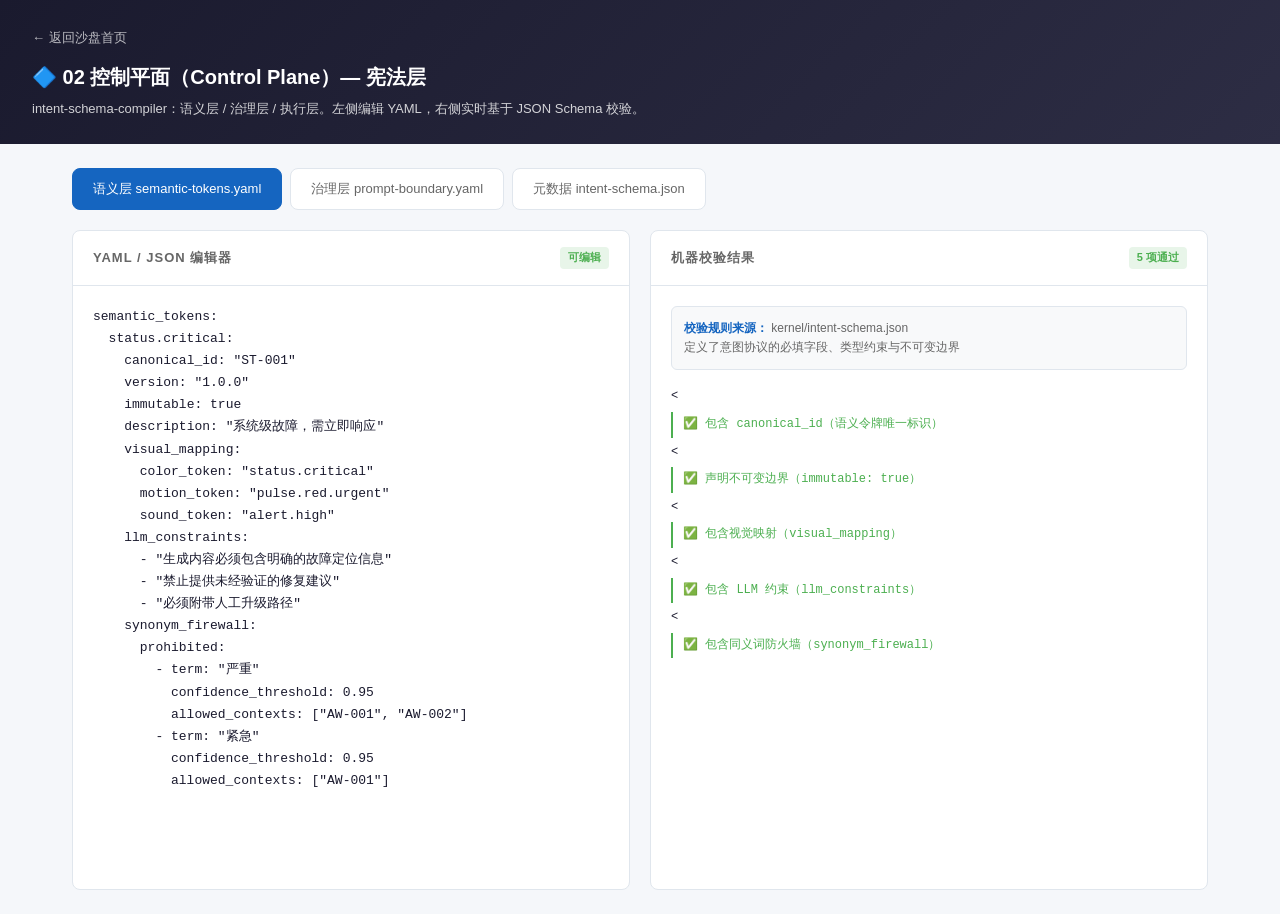
==== demos/02-control-plane/index.html @ 958b328e "sandbox(02): 添加控制平面 YAML 协议编辑器 DEMO" ====
<!DOCTYPE html>
<html lang="zh-CN">
<head>
    <meta charset="UTF-8">
    <meta name="viewport" content="width=device-width, initial-scale=1.0">
    <title>02 控制平面 — 宪法层 | Schema-As-Code 沙盘</title>
    <style>
        :root {
            --cp-blue: #1565c0;
            --cp-bg: #e3f2fd;
            --success: #4caf50;
            --error: #d32f2f;
            --warn: #ff9800;
            --bg: #f5f7fa;
            --card: #ffffff;
            --border: #e0e6ed;
            --text: #1a1a2e;
            --text-secondary: #666;
            --radius: 8px;
        }
        * { margin: 0; padding: 0; box-sizing: border-box; }
        body {
            font-family: -apple-system, BlinkMacSystemFont, "Segoe UI", Roboto, sans-serif;
            background: var(--bg);
            color: var(--text);
            line-height: 1.6;
        }
        .header {
            background: linear-gradient(135deg, #1a1a2e 0%, #2d2d44 100%);
            color: white;
            padding: 24px 32px;
        }
        .header a.back {
            color: rgba(255,255,255,0.7);
            text-decoration: none;
            font-size: 13px;
            display: inline-block;
            margin-bottom: 12px;
        }
        .header a.back:hover { color: white; }
        .header h1 { font-size: 20px; margin-bottom: 6px; }
        .header p { font-size: 13px; opacity: 0.8; }
        .container {
            max-width: 1200px;
            margin: 0 auto;
            padding: 24px 32px;
        }
        .tabs {
            display: flex;
            gap: 8px;
            margin-bottom: 20px;
        }
        .tab {
            padding: 10px 20px;
            font-size: 13px;
            border: 1px solid var(--border);
            border-radius: var(--radius);
            cursor: pointer;
            background: white;
            color: var(--text-secondary);
            transition: all 0.2s;
        }
        .tab.active {
            background: var(--cp-blue);
            color: white;
            border-color: var(--cp-blue);
        }
        .tab:hover:not(.active) {
            background: var(--cp-bg);
            color: var(--cp-blue);
        }
        .editor-grid {
            display: grid;
            grid-template-columns: 1fr 1fr;
            gap: 20px;
            height: calc(100vh - 240px);
            min-height: 500px;
        }
        .panel {
            background: var(--card);
            border: 1px solid var(--border);
            border-radius: var(--radius);
            display: flex;
            flex-direction: column;
            overflow: hidden;
        }
        .panel-header {
            padding: 16px 20px;
            border-bottom: 1px solid var(--border);
            font-size: 13px;
            font-weight: 600;
            color: var(--text-secondary);
            text-transform: uppercase;
            letter-spacing: 1px;
            display: flex;
            justify-content: space-between;
            align-items: center;
        }
        .panel-header .status {
            font-size: 11px;
            padding: 2px 8px;
            border-radius: 4px;
            text-transform: none;
            letter-spacing: 0;
        }
        .status.ok { background: #e8f5e9; color: var(--success); }
        .status.err { background: #ffebee; color: var(--error); }
        .panel-body {
            flex: 1;
            padding: 20px;
            overflow: auto;
        }
        textarea {
            width: 100%;
            height: 100%;
            border: none;
            resize: none;
            font-family: "SF Mono", Monaco, "Cascadia Code", monospace;
            font-size: 13px;
            line-height: 1.7;
            outline: none;
            color: var(--text);
        }
        .validation-result {
            font-family: "SF Mono", Monaco, monospace;
            font-size: 12px;
            line-height: 1.8;
        }
        .validation-result .pass {
            color: var(--success);
            padding: 2px 0;
            border-left: 2px solid var(--success);
            padding-left: 10px;
            margin: 4px 0;
        }
        .validation-result .fail {
            color: var(--error);
            padding: 2px 0;
            border-left: 2px solid var(--error);
            padding-left: 10px;
            margin: 4px 0;
        }
        .validation-result .info {
            color: var(--text-secondary);
            padding: 2px 0;
            padding-left: 10px;
            margin: 4px 0;
        }
        .schema-info {
            background: #f8f9fa;
            border: 1px solid var(--border);
            border-radius: 6px;
            padding: 12px;
            margin-bottom: 16px;
            font-size: 12px;
            color: var(--text-secondary);
        }
        .schema-info strong {
            color: var(--cp-blue);
        }
        @media (max-width: 768px) {
            .editor-grid { grid-template-columns: 1fr; height: auto; }
        }
    </style>
</head>
<body>

    <div class="header">
        <a class="back" href="../../">← 返回沙盘首页</a>
        <h1>🔷 02 控制平面（Control Plane）— 宪法层</h1>
        <p>intent-schema-compiler：语义层 / 治理层 / 执行层。左侧编辑 YAML，右侧实时基于 JSON Schema 校验。</p>
    </div>

    <div class="container">
        <div class="tabs">
            <div class="tab active" onclick="switchTab('semantic')">语义层 semantic-tokens.yaml</div>
            <div class="tab" onclick="switchTab('governance')">治理层 prompt-boundary.yaml</div>
            <div class="tab" onclick="switchTab('schema')">元数据 intent-schema.json</div>
        </div>

        <div class="editor-grid">
            <div class="panel">
                <div class="panel-header">
                    <span>YAML / JSON 编辑器</span>
                    <span class="status ok" id="edit-status">可编辑</span>
                </div>
                <div class="panel-body">
                    <textarea id="yaml-editor" spellcheck="false"></textarea>
                </div>
            </div>

            <div class="panel">
                <div class="panel-header">
                    <span>机器校验结果</span>
                    <span class="status ok" id="val-status">就绪</span>
                </div>
                <div class="panel-body">
                    <div class="schema-info" id="schema-info">
                        <strong>校验规则来源：</strong> kernel/intent-schema.json<br>
                        定义了意图协议的必填字段、类型约束与不可变边界
                    </div>
                    <div class="validation-result" id="validation-result">
                        <div class="info">等待输入...</div>
                    </div>
                </div>
            </div>
        </div>
    </div>

    <script>
        // 来自 intent-schema-compiler 仓库的实际内容
        const sources = {
            semantic: {
                title: '语义层 semantic-tokens.yaml',
                schemaDesc: '校验规则：semantic-tokens 必须包含 canonical_id、visual_mapping、llm_constraints',
                content: `semantic_tokens:
  status.critical:
    canonical_id: "ST-001"
    version: "1.0.0"
    immutable: true
    description: "系统级故障，需立即响应"
    visual_mapping:
      color_token: "status.critical"
      motion_token: "pulse.red.urgent"
      sound_token: "alert.high"
    llm_constraints:
      - "生成内容必须包含明确的故障定位信息"
      - "禁止提供未经验证的修复建议"
      - "必须附带人工升级路径"
    synonym_firewall:
      prohibited:
        - term: "严重"
          confidence_threshold: 0.95
          allowed_contexts: ["AW-001", "AW-002"]
        - term: "紧急"
          confidence_threshold: 0.95
          allowed_contexts: ["AW-001"]`,
                rules: [
                    { check: (t) => t.includes('canonical_id'), msg: '✅ 包含 canonical_id（语义令牌唯一标识）', type: 'pass' },
                    { check: (t) => t.includes('immutable: true'), msg: '✅ 声明不可变边界（immutable: true）', type: 'pass' },
                    { check: (t) => t.includes('visual_mapping'), msg: '✅ 包含视觉映射（visual_mapping）', type: 'pass' },
                    { check: (t) => t.includes('llm_constraints'), msg: '✅ 包含 LLM 约束（llm_constraints）', type: 'pass' },
                    { check: (t) => t.includes('synonym_firewall'), msg: '✅ 包含同义词防火墙（synonym_firewall）', type: 'pass' },
                    { check: (t) => !t.includes('canonical_id'), msg: '❌ 缺少 canonical_id：语义令牌无法被全局引用', type: 'fail' },
                    { check: (t) => t.includes('prohibited') && !t.includes('confidence_threshold'), msg: '⚠️ 同义词规则缺少 confidence_threshold：可能导致误拦截', type: 'fail' }
                ]
            },
            governance: {
                title: '治理层 prompt-boundary.yaml',
                schemaDesc: '校验规则：input-constraints 必须包含 prohibited_patterns、human_mandatory、ai_prohibited',
                content: `input_constraints:
  destructive_action:
    intent_id: "IC-003"
    boundary_type: "safety"
    violation_action: "block"
    
    human_mandatory:
      - "是否触发自动修复"
      - "升级路径选择"
    
    ai_prohibited:
      - "直接执行修复操作"
      - "修改告警阈值配置"
      - "关闭或忽略告警"
    
    prohibited_patterns:
      - pattern: "自动执行"
        severity: "critical"
        action: "block"
      - pattern: "无需确认"
        severity: "critical"
        action: "block"
      - pattern: "(?i)ignore.*warning"
        severity: "high"
        action: "escalate"`,
                rules: [
                    { check: (t) => t.includes('violation_action'), msg: '✅ 声明违规动作（violation_action: block）', type: 'pass' },
                    { check: (t) => t.includes('human_mandatory'), msg: '✅ 定义人机边界（human_mandatory）', type: 'pass' },
                    { check: (t) => t.includes('ai_prohibited'), msg: '✅ 定义 AI 禁止项（ai_prohibited）', type: 'pass' },
                    { check: (t) => t.includes('prohibited_patterns'), msg: '✅ 包含禁止模式（prohibited_patterns）', type: 'pass' },
                    { check: (t) => t.includes('block') || t.includes('escalate'), msg: '✅ 违规动作限定在 block/escalate/fallback 内', type: 'pass' },
                    { check: (t) => !t.includes('human_mandatory'), msg: '❌ 缺少 human_mandatory：高危操作无人确认点', type: 'fail' },
                    { check: (t) => t.includes('ai_prohibited') && t.includes('直接执行'), msg: '⚠️ 安全边界：AI 被禁止直接执行修复', type: 'pass' }
                ]
            },
            schema: {
                title: '元数据 intent-schema.json',
                schemaDesc: 'JSON Schema：定义意图协议的元结构，所有 YAML 必须遵守此 Schema',
                content: `{
  "$schema": "http://json-schema.org/draft-07/schema#",
  "title": "IntentContract",
  "type": "object",
  "required": ["intent_id", "semantic_domain", "immutable_boundaries", "version"],
  "properties": {
    "intent_id": {
      "type": "string",
      "pattern": "^[A-Z]{2}-[0-9]{3}$"
    },
    "semantic_domain": {
      "type": "string",
      "enum": ["cognitive", "interactive", "transactional", "observational"]
    },
    "immutable_boundaries": {
      "type": "array",
      "items": {
        "type": "object",
        "properties": {
          "boundary_type": {
            "enum": ["semantic", "safety", "aesthetic", "compliance"]
          },
          "constraint_rule_ref": { "type": "string" },
          "violation_action": {
            "enum": ["block", "escalate", "fallback"]
          }
        }
      }
    },
    "version": {
      "type": "string",
      "pattern": "^[0-9]+\\\\.[0-9]+\\\\.[0-9]+$"
    }
  }
}`,
                rules: [
                    { check: (t) => t.includes('"$schema"'), msg: '✅ 声明 JSON Schema 版本', type: 'pass' },
                    { check: (t) => t.includes('required'), msg: '✅ 定义必填字段（required）', type: 'pass' },
                    { check: (t) => t.includes('intent_id'), msg: '✅ 包含 intent_id 字段定义', type: 'pass' },
                    { check: (t) => t.includes('immutable_boundaries'), msg: '✅ 包含不可变边界定义', type: 'pass' },
                    { check: (t) => t.includes('violation_action'), msg: '✅ 违规动作枚举：block / escalate / fallback', type: 'pass' },
                    { check: (t) => t.includes('semantic_domain'), msg: '✅ 语义域枚举：cognitive / interactive / transactional / observational', type: 'pass' }
                ]
            }
        };

        let currentTab = 'semantic';
        const editor = document.getElementById('yaml-editor');
        const resultPanel = document.getElementById('validation-result');
        const valStatus = document.getElementById('val-status');
        const schemaInfo = document.getElementById('schema-info');

        function switchTab(key) {
            currentTab = key;
            document.querySelectorAll('.tab').forEach(t => t.classList.remove('active'));
            event.target.classList.add('active');
            
            const src = sources[key];
            editor.value = src.content;
            schemaInfo.innerHTML = `<strong>校验规则来源：</strong> ${src.schemaDesc}`;
            validate();
        }

        function validate() {
            const text = editor.value;
            const src = sources[currentTab];
            const results = [];
            let passCount = 0;
            let failCount = 0;

            src.rules.forEach(rule => {
                if (rule.check(text)) {
                    results.push(`<<div class="${rule.type}">${rule.msg}</div>`);
                    if (rule.type === 'pass') passCount++;
                    if (rule.type === 'fail') failCount++;
                }
            });

            if (results.length === 0) {
                results.push('<div class="info">编辑中，等待完整输入...</div>');
            }

            resultPanel.innerHTML = results.join('');

            if (failCount > 0) {
                valStatus.textContent = `${failCount} 项未通过`;
                valStatus.className = 'status err';
            } else if (passCount > 0) {
                valStatus.textContent = `${passCount} 项通过`;
                valStatus.className = 'status ok';
            } else {
                valStatus.textContent = '校验中...';
                valStatus.className = 'status ok';
            }
        }

        editor.addEventListener('input', validate);

        // 初始化
        editor.value = sources.semantic.content;
        validate();
    </script>
</body>
</html>
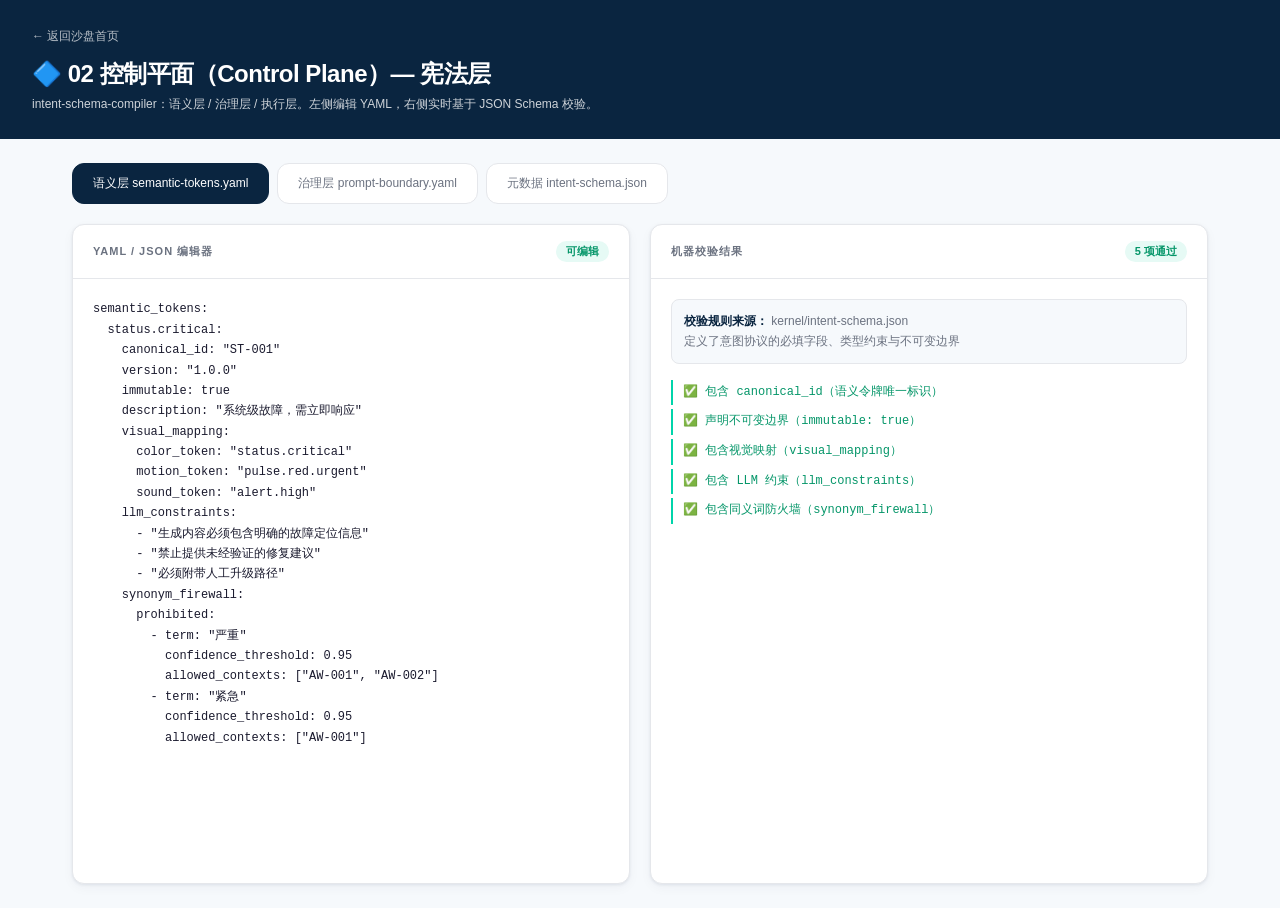
==== commit 54b23e65: "02 控制平面" ====
--- a/demos/02-control-plane/index.html
+++ b/demos/02-control-plane/index.html
@@ -6,42 +6,67 @@
     <title>02 控制平面 — 宪法层 | Schema-As-Code 沙盘</title>
     <style>
         :root {
-            --cp-blue: #1565c0;
-            --cp-bg: #e3f2fd;
-            --success: #4caf50;
-            --error: #d32f2f;
-            --warn: #ff9800;
-            --bg: #f5f7fa;
-            --card: #ffffff;
-            --border: #e0e6ed;
-            --text: #1a1a2e;
-            --text-secondary: #666;
-            --radius: 8px;
+            --sa-c-navy: #0A2540;
+            --sa-c-navy-light: #1A3A5C;
+            --sa-c-amber: #FF6B35;
+            --sa-c-amber-light: #FFF0EB;
+            --sa-c-teal: #00D4AA;
+            --sa-c-teal-light: #E6FAF5;
+            --sa-c-rose: #E11D48;
+            --sa-c-rose-light: #FDE8EC;
+            --sa-c-bg: #F6F9FC;
+            --sa-c-surface: #FFFFFF;
+            --sa-c-border: #E5E7EB;
+            --sa-c-text: #1A1A2E;
+            --sa-c-muted: #6B7280;
+            --sa-f-base: 14px;
+            --sa-f-sm: 12px;
+            --sa-f-lg: 16px;
+            --sa-f-xl: 24px;
+            --sa-f-xxl: 32px;
+            --sa-r: 12px;
+            --sa-shadow: 0 1px 3px rgba(10,37,64,0.08), 0 4px 12px rgba(10,37,64,0.04);
+            --sa-shadow-hover: 0 8px 24px rgba(10,37,64,0.12);
+            --sa-max-w: 1200px;
         }
         * { margin: 0; padding: 0; box-sizing: border-box; }
+        html { -webkit-font-smoothing: antialiased; }
         body {
-            font-family: -apple-system, BlinkMacSystemFont, "Segoe UI", Roboto, sans-serif;
-            background: var(--bg);
-            color: var(--text);
+            font-family: -apple-system, BlinkMacSystemFont, "Segoe UI", Roboto, "Helvetica Neue", Arial, sans-serif;
+            font-size: var(--sa-f-base);
             line-height: 1.6;
-        }
+            color: var(--sa-c-text);
+            background: var(--sa-c-bg);
+            min-height: 100vh;
+        }
+        h1, h2, h3, h4 {
+            font-weight: 600;
+            line-height: 1.3;
+            letter-spacing: -0.02em;
+        }
+        h1 { font-size: var(--sa-f-xl); }
+        h2 { font-size: var(--sa-f-lg); }
+        h3 { font-size: var(--sa-f-base); }
+        h4 { font-size: var(--sa-f-sm); }
+
         .header {
-            background: linear-gradient(135deg, #1a1a2e 0%, #2d2d44 100%);
+            background: var(--sa-c-navy);
             color: white;
             padding: 24px 32px;
         }
         .header a.back {
             color: rgba(255,255,255,0.7);
             text-decoration: none;
-            font-size: 13px;
+            font-size: var(--sa-f-sm);
             display: inline-block;
             margin-bottom: 12px;
+            transition: color 0.2s;
         }
         .header a.back:hover { color: white; }
-        .header h1 { font-size: 20px; margin-bottom: 6px; }
-        .header p { font-size: 13px; opacity: 0.8; }
+        .header h1 { font-size: var(--sa-f-xl); margin-bottom: 6px; letter-spacing: -0.02em; }
+        .header p { font-size: var(--sa-f-sm); opacity: 0.8; }
         .container {
-            max-width: 1200px;
+            max-width: var(--sa-max-w);
             margin: 0 auto;
             padding: 24px 32px;
         }
@@ -52,22 +77,24 @@
         }
         .tab {
             padding: 10px 20px;
-            font-size: 13px;
-            border: 1px solid var(--border);
-            border-radius: var(--radius);
+            font-size: var(--sa-f-sm);
+            border: 1px solid var(--sa-c-border);
+            border-radius: var(--sa-r);
             cursor: pointer;
-            background: white;
-            color: var(--text-secondary);
-            transition: all 0.2s;
+            background: var(--sa-c-surface);
+            color: var(--sa-c-muted);
+            transition: all 0.2s ease;
+            font-weight: 500;
         }
         .tab.active {
-            background: var(--cp-blue);
+            background: var(--sa-c-navy);
             color: white;
-            border-color: var(--cp-blue);
+            border-color: var(--sa-c-navy);
         }
         .tab:hover:not(.active) {
-            background: var(--cp-bg);
-            color: var(--cp-blue);
+            background: #E8F0FE;
+            color: var(--sa-c-navy);
+            border-color: #E8F0FE;
         }
         .editor-grid {
             display: grid;
@@ -77,19 +104,24 @@
             min-height: 500px;
         }
         .panel {
-            background: var(--card);
-            border: 1px solid var(--border);
-            border-radius: var(--radius);
+            background: var(--sa-c-surface);
+            border: 1px solid var(--sa-c-border);
+            border-radius: var(--sa-r);
             display: flex;
             flex-direction: column;
             overflow: hidden;
+            box-shadow: var(--sa-shadow);
+            transition: box-shadow 0.2s ease;
+        }
+        .panel:hover {
+            box-shadow: var(--sa-shadow-hover);
         }
         .panel-header {
             padding: 16px 20px;
-            border-bottom: 1px solid var(--border);
-            font-size: 13px;
+            border-bottom: 1px solid var(--sa-c-border);
+            font-size: 11px;
             font-weight: 600;
-            color: var(--text-secondary);
+            color: var(--sa-c-muted);
             text-transform: uppercase;
             letter-spacing: 1px;
             display: flex;
@@ -98,13 +130,14 @@
         }
         .panel-header .status {
             font-size: 11px;
-            padding: 2px 8px;
-            border-radius: 4px;
+            padding: 2px 10px;
+            border-radius: 20px;
             text-transform: none;
             letter-spacing: 0;
-        }
-        .status.ok { background: #e8f5e9; color: var(--success); }
-        .status.err { background: #ffebee; color: var(--error); }
+            font-weight: 600;
+        }
+        .status.ok { background: var(--sa-c-teal-light); color: #059669; }
+        .status.err { background: var(--sa-c-rose-light); color: var(--sa-c-rose); }
         .panel-body {
             flex: 1;
             padding: 20px;
@@ -115,53 +148,55 @@
             height: 100%;
             border: none;
             resize: none;
-            font-family: "SF Mono", Monaco, "Cascadia Code", monospace;
-            font-size: 13px;
+            font-family: "JetBrains Mono", "SF Mono", Monaco, "Cascadia Code", monospace;
+            font-size: var(--sa-f-sm);
             line-height: 1.7;
             outline: none;
-            color: var(--text);
+            color: var(--sa-c-text);
+            background: transparent;
         }
         .validation-result {
-            font-family: "SF Mono", Monaco, monospace;
-            font-size: 12px;
+            font-family: "JetBrains Mono", "SF Mono", Monaco, "Cascadia Code", monospace;
+            font-size: var(--sa-f-sm);
             line-height: 1.8;
         }
         .validation-result .pass {
-            color: var(--success);
+            color: #059669;
             padding: 2px 0;
-            border-left: 2px solid var(--success);
+            border-left: 2px solid var(--sa-c-teal);
             padding-left: 10px;
             margin: 4px 0;
         }
         .validation-result .fail {
-            color: var(--error);
+            color: var(--sa-c-rose);
             padding: 2px 0;
-            border-left: 2px solid var(--error);
+            border-left: 2px solid var(--sa-c-rose);
             padding-left: 10px;
             margin: 4px 0;
         }
         .validation-result .info {
-            color: var(--text-secondary);
+            color: var(--sa-c-muted);
             padding: 2px 0;
             padding-left: 10px;
             margin: 4px 0;
         }
         .schema-info {
-            background: #f8f9fa;
-            border: 1px solid var(--border);
-            border-radius: 6px;
+            background: var(--sa-c-bg);
+            border: 1px solid var(--sa-c-border);
+            border-radius: 8px;
             padding: 12px;
             margin-bottom: 16px;
-            font-size: 12px;
-            color: var(--text-secondary);
+            font-size: var(--sa-f-sm);
+            color: var(--sa-c-muted);
         }
         .schema-info strong {
-            color: var(--cp-blue);
+            color: var(--sa-c-navy);
         }
         @media (max-width: 768px) {
             .editor-grid { grid-template-columns: 1fr; height: auto; }
         }
     </style>
+<base target="_blank">
 </head>
 <body>
 
@@ -253,16 +288,16 @@
     intent_id: "IC-003"
     boundary_type: "safety"
     violation_action: "block"
-    
+
     human_mandatory:
       - "是否触发自动修复"
       - "升级路径选择"
-    
+
     ai_prohibited:
       - "直接执行修复操作"
       - "修改告警阈值配置"
       - "关闭或忽略告警"
-    
+
     prohibited_patterns:
       - pattern: "自动执行"
         severity: "critical"
@@ -317,7 +352,7 @@
     },
     "version": {
       "type": "string",
-      "pattern": "^[0-9]+\\\\.[0-9]+\\\\.[0-9]+$"
+      "pattern": "^[0-9]+\.[0-9]+\.[0-9]+$"
     }
   }
 }`,
@@ -342,7 +377,7 @@
             currentTab = key;
             document.querySelectorAll('.tab').forEach(t => t.classList.remove('active'));
             event.target.classList.add('active');
-            
+
             const src = sources[key];
             editor.value = src.content;
             schemaInfo.innerHTML = `<strong>校验规则来源：</strong> ${src.schemaDesc}`;
@@ -358,7 +393,7 @@
 
             src.rules.forEach(rule => {
                 if (rule.check(text)) {
-                    results.push(`<<div class="${rule.type}">${rule.msg}</div>`);
+                    results.push(`<div class="${rule.type}">${rule.msg}</div>`);
                     if (rule.type === 'pass') passCount++;
                     if (rule.type === 'fail') failCount++;
                 }
